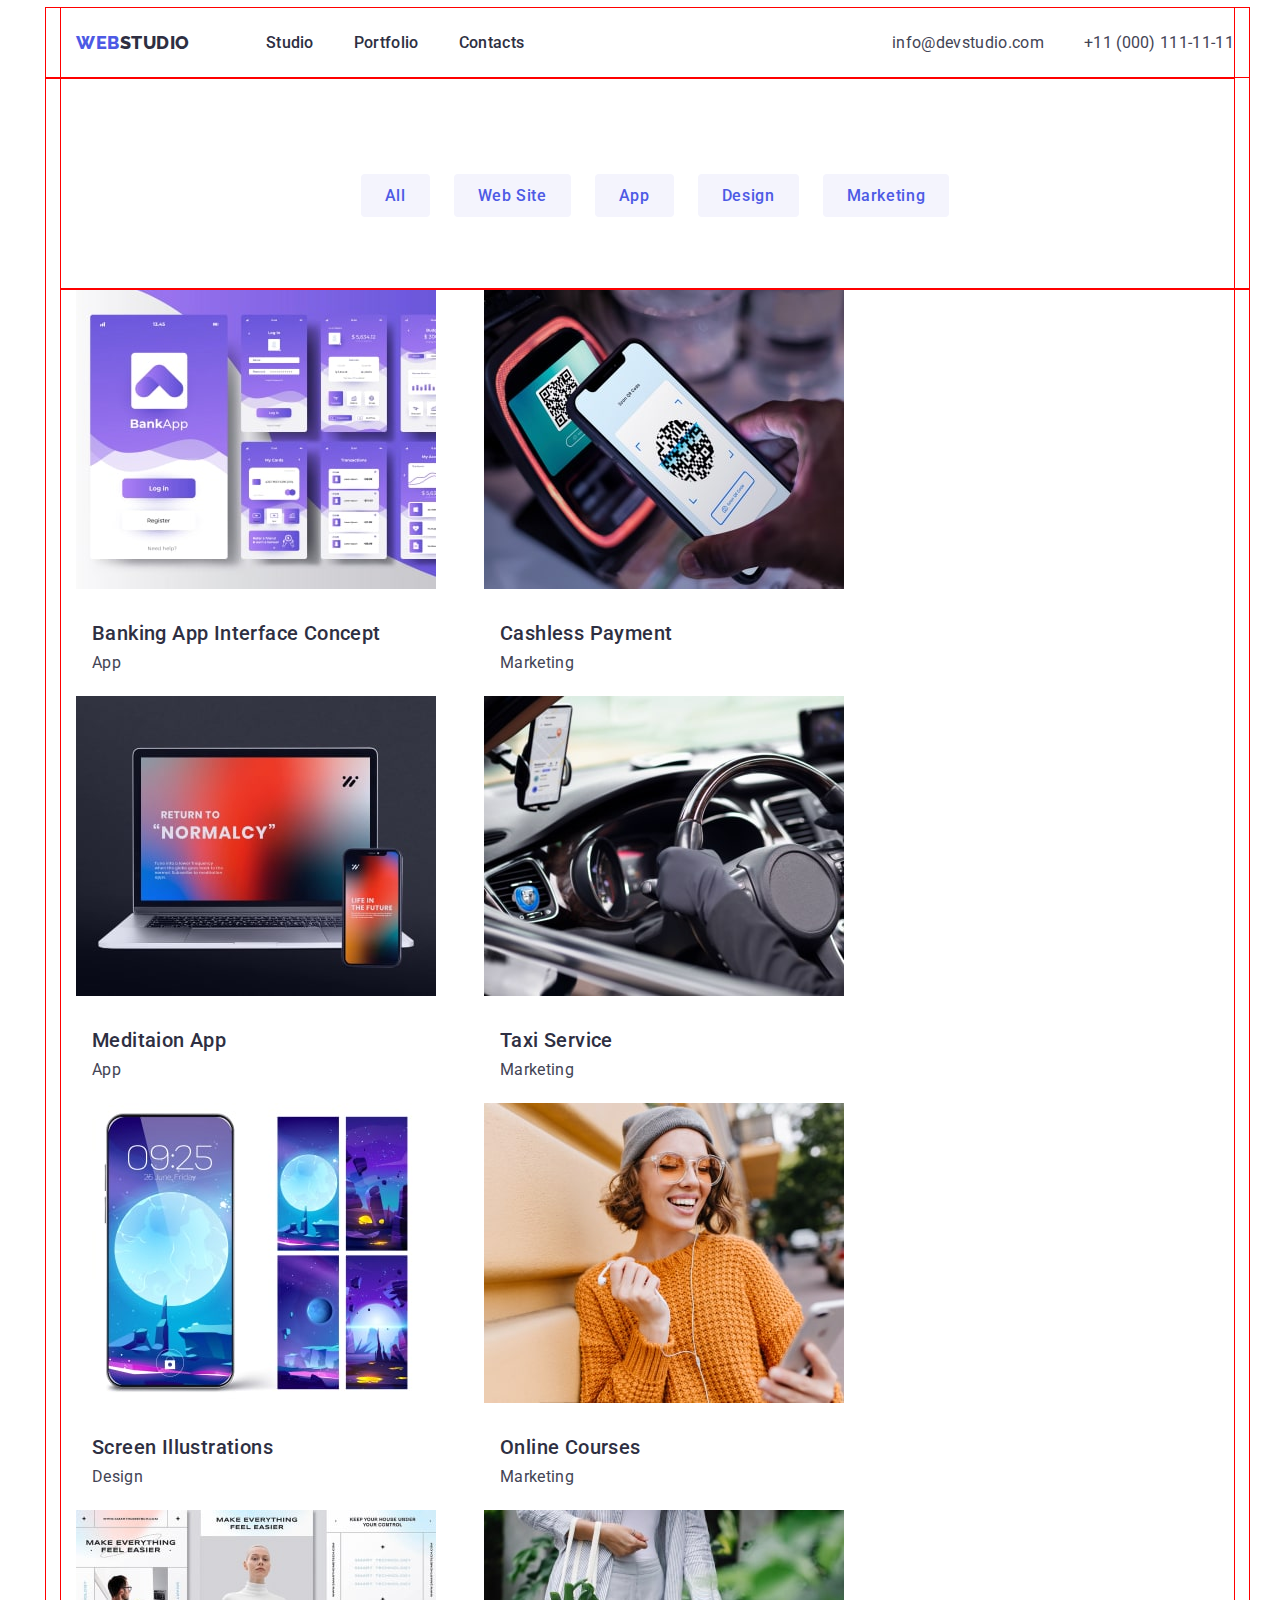
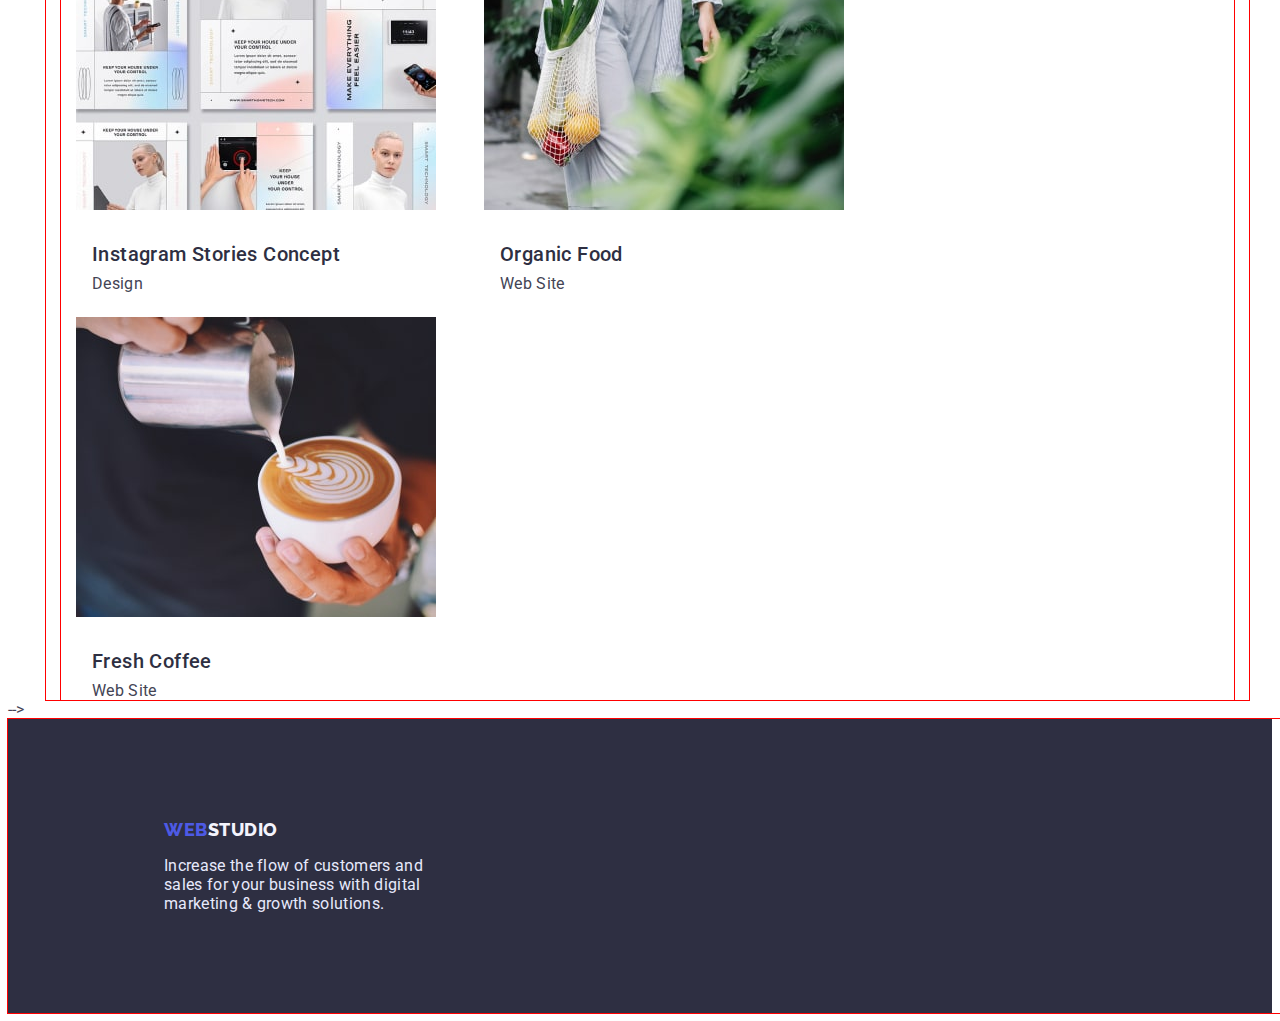
==== portfolio.html @ a6f17446 "Not finished hw3" ====
<!DOCTYPE html>
<html lang="en">
  <head>
    <meta charset="UTF-8" />
    <meta http-equiv="X-UA-Compatible" content="IE=edge" />
    <meta name="viewport" content="width=device-width, initial-scale=1.0" />
    <title>Web Studio</title>

    <link rel="preconnect" href="https://fonts.googleapis.com" />
    <link rel="preconnect" href="https://fonts.gstatic.com" crossorigin />
    <link
      href="https://fonts.googleapis.com/css2?family=Raleway:wght@800&family=Roboto:wght@400;500;700&display=swap"
      rel="stylesheet"
    />
    <link
      rel="stylesheet"
      href="https://cdnjs.cloudflare.com/ajax/libs/modern-normalize/1.1.0/modern-normalize.min.css"
      integrity="sha512-wpPYUAdjBVSE4KJnH1VR1HeZfpl1ub8YT/NKx4PuQ5NmX2tKuGu6U/JRp5y+Y8XG2tV+wKQpNHVUX03MfMFn9Q=="
      crossorigin="anonymous"
      referrerpolicy="no-referrer"
    />
    <link rel="stylesheet" href="./css/styles.css" />
  </head>
  <body>
    <header class="header container">
      <div class="header-container container">
        <nav class="header-navigation">
          <a class="logo link" href="./index.html"
            >Web<span class="logo-studio">Studio</span></a
          >
          <ul class="header-list list">
            <li class="header-item">
              <a class="header-link link" href="./index.html">Studio</a>
            </li>
            <li class="header-item">
              <a class="header-link link" href="./portfolio.html">Portfolio</a>
            </li>
            <li class="header-item">
              <a class="header-link link" href="">Contacts</a>
            </li>
          </ul>
        </nav>
        <address>
          <ul class="contact-list list">
            <li class="contact-item">
              <a class="contact-link link" href="mailto:info@devstudio.com"
                >info@devstudio.com</a
              >
            </li>
            <li class="contact-item">
              <a class="contact-link link" href="tel:+110001111111"
                >+11 (000) 111-11-11</a
              >
            </li>
          </ul>
        </address>
      </div>
    </header>
    <main>
      <!--Projects Section-->
      <section class="projects">
        <div class="container project-container">
          <h1 class="visually-hidden">Projects</h1>
          <ul class="filter list filter-container container c">
            <li class="filter-item">
              <button class="filter btn" type="button">All</button>
            </li>
            <li class="filter-item">
              <button class="filter btn" type="button">Web Site</button>
            </li>
            <li class="filter-item">
              <button class="filter btn" type="button">App</button>
            </li>
            <li class="filter-item">
              <button class="filter btn" type="button">Design</button>
            </li>
            <li class="filter-item">
              <button class="filter btn" type="button">Marketing</button>
            </li>
          </ul>
          <ul class="list project-list-container container">
            <li class="project-item">
              <a
                ><img
                  src="./images/banking-app-interface-concept.jpg"
                  alt="Banking App"
                  width="360"
                  height="300"
                />
                <div class="project-card-container">
                  <h2 class="project-card-title title">
                    Banking App Interface Concept
                  </h2>
                  <p class="project-card text">App</p>
                </div>
              </a>
            </li>
            <li class="project-item">
              <a
                ><img
                  src="./images/cashless-payment.jpg"
                  alt="Cashless Payment"
                  width="360"
                  height="300"
                />
                <div class="project-card-container">
                  <h2 class="project-card-title title">Cashless Payment</h2>
                  <p class="project-card text">Marketing</p>
                </div>
              </a>
            </li>
            <li class="project-item">
              <a
                ><img
                  src="./images/meditation-app.jpg"
                  alt="Laptop and Mobile"
                  width="360"
                  height="300"
                />
                <div class="project-card-container">
                  <h2 class="project-card-title title">Meditaion App</h2>
                  <p class="project-card text">App</p>
                </div>
              </a>
            </li>
            <li class="project-item">
              <a
                ><img
                  src="./images/taxi-service.jpg"
                  alt="Taxi Service"
                  width="360"
                  height="300"
                />
                <div class="project-card-container">
                  <h2 class="project-card-title title">Taxi Service</h2>
                  <p class="project-card text">Marketing</p>
                </div>
              </a>
            </li>
            <li class="project-item">
              <a
                ><img
                  src="./images/screen-illustrations.jpg"
                  alt="Screen Illustrations"
                  width="360"
                  height="300"
                />
                <div class="project-card-container">
                  <h2 class="project-card-title title">Screen Illustrations</h2>
                  <p class="project-card text">Design</p>
                </div>
              </a>
            </li>
            <li class="project-item">
              <a
                ><img
                  src="./images/online-courses.jpg"
                  alt="Girl in yellow"
                  width="360"
                  height="300"
                />
                <div class="project-card-container">
                  <h2 class="project-card-title title">Online Courses</h2>
                  <p class="project-card text">Marketing</p>
                </div>
              </a>
            </li>
            <li class="project-item">
              <a
                ><img
                  src="./images/instagram-stories-concept.jpg"
                  alt="Instagram stories"
                  width="360"
                  height="300"
                />
                <div class="project-card-container">
                  <h2 class="project-card-title title">
                    Instagram Stories Concept
                  </h2>
                  <p class="project-card text">Design</p>
                </div>
              </a>
            </li>
            <li class="project-item">
              <a
                ><img
                  src="./images/organic-food.jpg"
                  alt="Vegetables"
                  width="360"
                  height="300"
                />
                <div class="project-card-container">
                  <h2 class="project-card-title title">Organic Food</h2>
                  <p class="project-card text">Web Site</p>
                </div>
              </a>
            </li>
            <li class="project-item">
              <a
                ><img
                  src="./images/fresh-coffee.jpg"
                  alt="Cup of Capuccino"
                  width="360"
                  height="300"
                />
                <div class="project-card-container">
                  <h2 class="project-card-title title">Fresh Coffee</h2>
                  <p class="project-card text">Web Site</p>
                </div>
              </a>
            </li>
          </ul>
        </div>
      </section>
    </main>
    -->
    <!--Projects Section-->

    <footer class="footer">
      <div class="container footer-container">
        <a class="logo link" href="./index.html"
          >Web<span class="footer-logo-studio">Studio</span></a
        >
        <p class="footer-text text">
          Increase the flow of customers and sales for your business with
          digital marketing & growth solutions.
        </p>
      </div>
    </footer>
  </body>
</html>
---- css/styles.css ----
:root {
  --main-title-color: #ffffff;
  --secondary-title-color: #2e2f42;
  --text-color: #434455;
  --accent-color: #4d5ae5;
  --cloud-color: #f4f4fd;
  --footer-text-color: #e7e9fc;
  --focus-color: #404bbf;
  --primary-font: "Roboto", sans-serif;
  --secondary-font: "Raleway", sans-serif;
}

body {
  font-family: var(--primary-font);
  color: var(--text-color);
  background-color: var(--main-title-color);
}

h1,
h2,
h3,
h4,
p,
ul,
ol {
  margin-top: 0;
  margin-bottom: 0;
  padding-left: 0;
}
img {
  display: block;
  max-width: 100%;
  height: auto;
}

/* -------------Components__________ */

.logo,
.logo-studio,
.footer-logo-studio {
  font-family: var(--secondary-font);
  font-weight: 800;
  font-size: 18px;
  line-height: 1, 17;
  letter-spacing: 0.03em;
  text-transform: uppercase;
}

.logo {
  color: var(--accent-color);
  margin-right: 76px;
}
.logo-studio {
  color: var(--secondary-title-color);
}
.footer-logo-studio {
  color: var(--cloud-color);
}

.list {
  list-style: none;
}
.link {
  text-decoration: none;
}
address {
  font-style: normal;
  margin-left: auto;
}

.btn {
  font-family: inherit;
  font-weight: 500;
  font-size: 16px;
  line-height: 1, 5;
  letter-spacing: 0.04em;
  cursor: pointer;
}

.title {
  font-weight: 500;
  font-size: 20px;
  line-height: 1, 2;
  letter-spacing: 0.02em;
  color: var(--secondary-title-color);
}

.text {
  font-weight: 400;
  font-size: 16px;
  line-height: 1, 5;
  letter-spacing: 0.02em;
  color: var(--text-color);
}
.work-title,
.team-title {
  font-size: 36px;
  line-height: 1, 11;
  letter-spacing: 0.02em;
  text-transform: capitalize;
  color: var(--secondary-title-color);
  margin-bottom: 72px;
}
.container {
  max-width: 1158px;
  width: 100%;
  padding: 0 15px;
  margin: 0 auto;
  outline: 1px solid red;
}
/* -------------/Components__________ */
/* -----------Header--------------- */
.header {
  border-bottom: 1px solid var(--footer-text-color);
}
.header-container {
  display: flex;
  align-items: center;
  justify-content: space-between;
}
.header-navigation {
  display: flex;
  align-items: center;
  padding: 24px 0px;
}
.header-list {
  display: flex;
  align-items: center;
}
.header-link {
  font-weight: 500;
  font-size: 16px;
  line-height: 1, 5;
  letter-spacing: 0.02em;
  color: var(--secondary-title-color);
}
.header-link:hover,
.header-link:focus {
  color: var(--focus-color);
}
.header-item:not(:last-child) {
  margin-right: 40px;
}
.contact-list {
  display: flex;
  align-items: center;
}
.contact-link {
  font-weight: 400;
  font-size: 16px;
  line-height: 1, 5;
  letter-spacing: 0.02em;
  color: var(--text-color);
}
.contact-link:hover,
.contact-link:focus {
  color: var(--focus-color);
}
.contact-item:not(:last-child) {
  margin-right: 40px;
}

/* -----------/Header--------------- */

/* -----------Hero section----------------*/
.hero {
  background: var(--secondary-title-color);

  text-align: center;
  padding-top: 188px;
  padding-top: 188px;
}
.hero-title {
  font-size: 56px;
  line-height: 1.07;
  letter-spacing: 0.02em;
  color: var(--main-title-color);
  width: 496px;
  margin-left: auto;
  margin-right: auto;
  margin-bottom: 48px;
}
.hero .btn {
  color: var(--main-title-color);
  background: var(--accent-color);
  padding: 16px 32px;
  border-radius: 4px;
  margin-bottom: 188px;
}
.hero .btn:hover,
.hero .btn:focus {
  background: var(--focus-color);
}

/* -----------/Hero section----------------*/

/* -----------Features section------------ */
.visually-hidden {
  position: absolute;
  height: 1px;
  margin: -1px;
  border: 0;
  padding: 0;
  white-space: nowrap;
  clip-path: inset(100%);
  clip: rect(0 0 0 0);
  overflow: hidden;
  width: 1px;
}
.features {
  padding-top: 120px;
  padding-bottom: 120px;
}
.feature-list {
  display: flex;
  gap: 24px;
}
.feature-item {
  flex-basis: calc((100%-72px) / 4);
}
.feature-title,
.team-card-title,
.project-card-title {
  margin-bottom: 8px;
}
/* -----------/Features section------------ */
/* -----------Work section------------ */
.work {
  padding-bottom: 120px;
}
.work-list {
  display: flex;
  gap: 24px;
}
.work-item {
  flex-basis: calc((100%-48px) / 3);
}
.work-title {
  text-align: center;
}
/* -----------/Work section------------ */

/* ---------------Team section ---------------*/
.team {
  background-color: var(--cloud-color);
}
.team-list {
  display: flex;
  gap: 24px;
}
.team-item {
  box-shadow: 0px 1px 6px rgba(46, 47, 66, 0.08),
    0px 1px 1px rgba(46, 47, 66, 0.16), 0px 2px 1px rgba(46, 47, 66, 0.08);
  border-radius: 0px 0px 4px 4px;
  background-color: var(--main-title-color);
  flex-basis: calc((100%-72px) / 4);
}
.team-title {
  text-align: center;
}
.team-container {
  padding-top: 120px;
  padding-bottom: 120px;
}
.team-card-container {
  padding: 32px 16px;
  text-align: center;
}

/* ---------------/Team section ---------------*/

/* ---------------Projects section-------------- */
.filter .btn {
  color: var(--accent-color);
  background: var(--cloud-color);
  padding: 12px 24px;
  border-color: var(--footer-text-color);
  border-radius: 4px;
  border: 1px;
}
.filter .btn:hover,
.filter .btn:focus {
  color: var(--main-title-color);
  background: var(--focus-color);
}
.filter-container {
  display: flex;
  align-items: center;
  justify-content: center;
  padding-top: 96px;
  padding-bottom: 72px;
  gap: 24px;
}
.filter-list {
  display: flex;
  align-items: center;
  justify-content: center;
  padding-top: 96px;
  padding-bottom: 72px;
  gap: 24px;
}
.project-item {
  font-weight: 500;
  font-size: 16px;
  line-height: 1, 5;
  letter-spacing: 0.04em;
  color: var(--secondary-title-color);
  flex-basis: calc((100%-48px) / 3);
}
.project-list-container {
  display: flex;
  flex-wrap: wrap;
  align-items: center;
  /* padding-top: 72px;
  padding-bottom: 120px;
  padding-left: 0px; */
  row-gap: 24px;
  column-gap: 48px;
}
.project-card-container {
  padding-top: 32px;
  padding-left: 16px;
  border-right: 1px;
  border-bottom: 5px;
  border-left: 1px;
  border-color: var(--footer-text-color);
}
/* ---------------/Projects section-------------- */

/* -----------------Footer--------------------- */
.footer {
  background-color: var(--secondary-title-color);
}
.footer-text {
  color: var(--footer-text-color);
  margin-top: 16px;
  width: 264px;
}
.footer-container {
  padding: 100px 0px 100px 156px;
}
/* -----------------/Footer--------------------- */
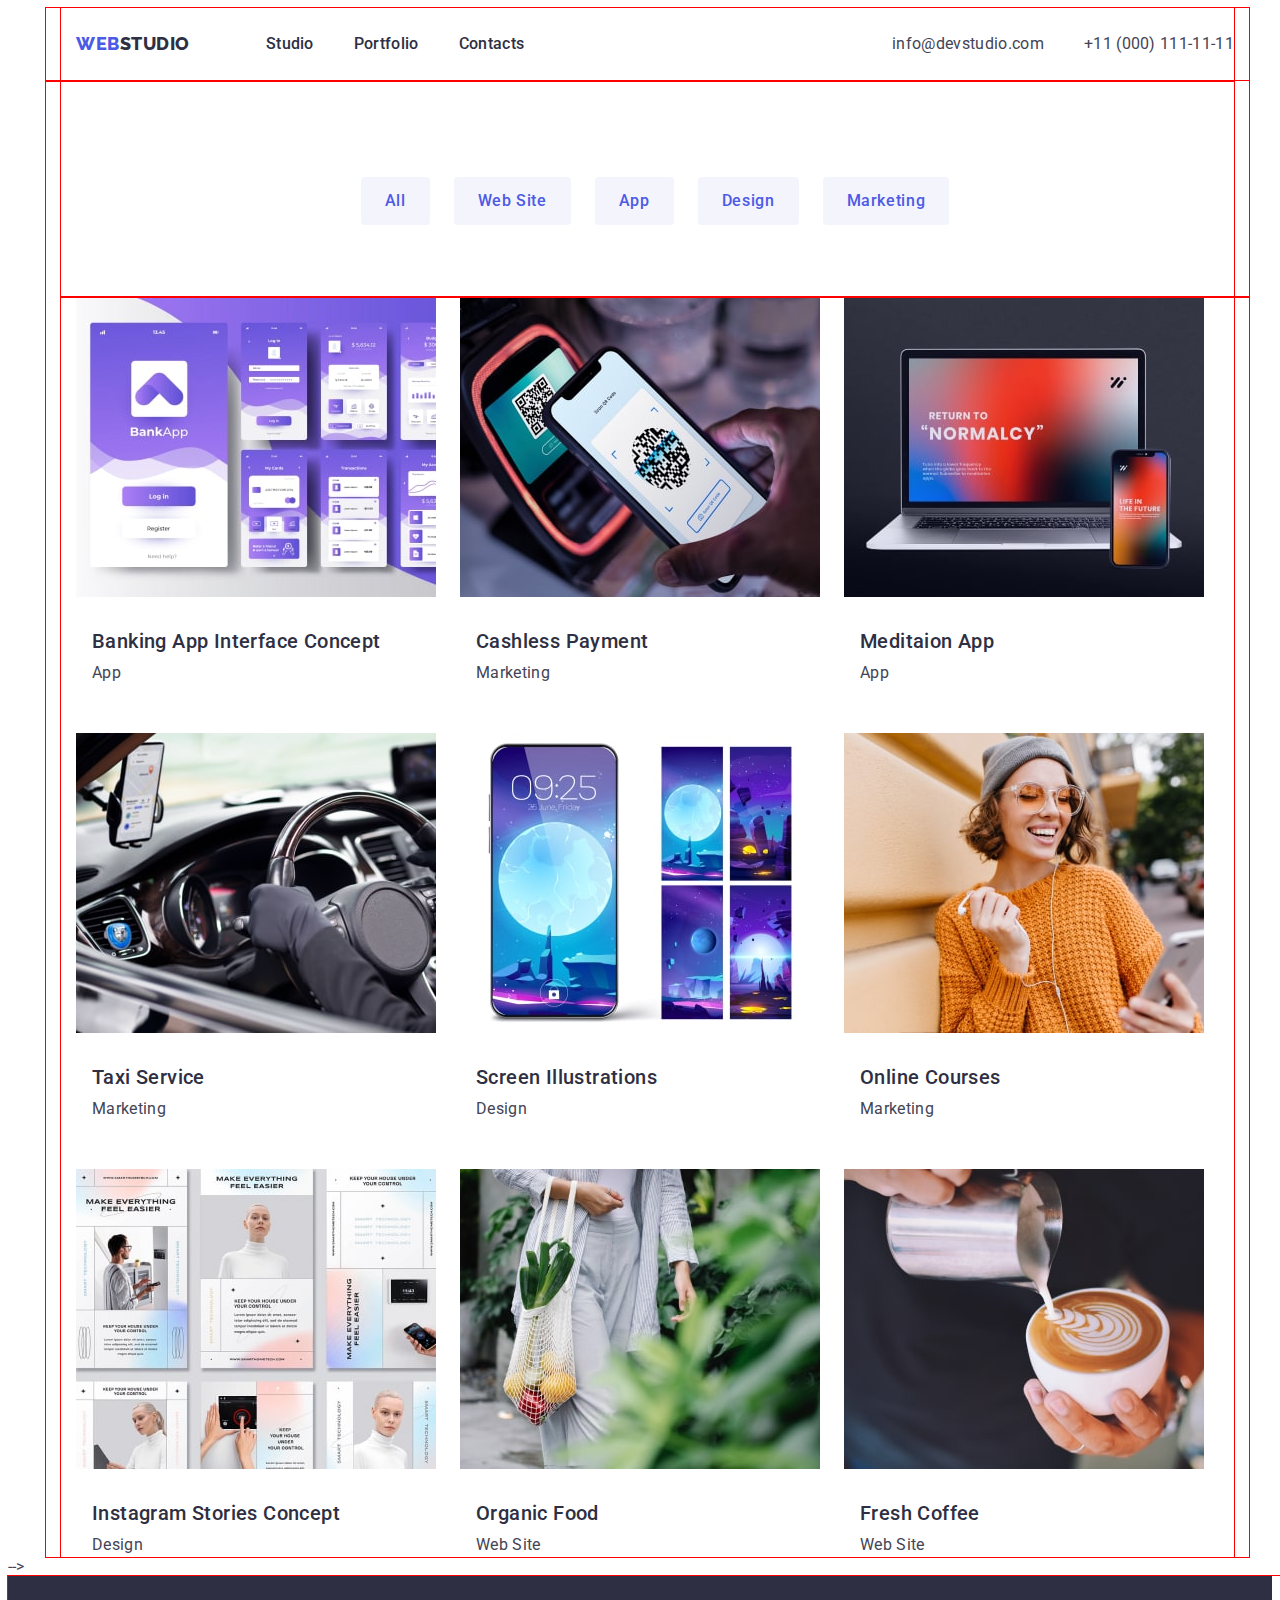
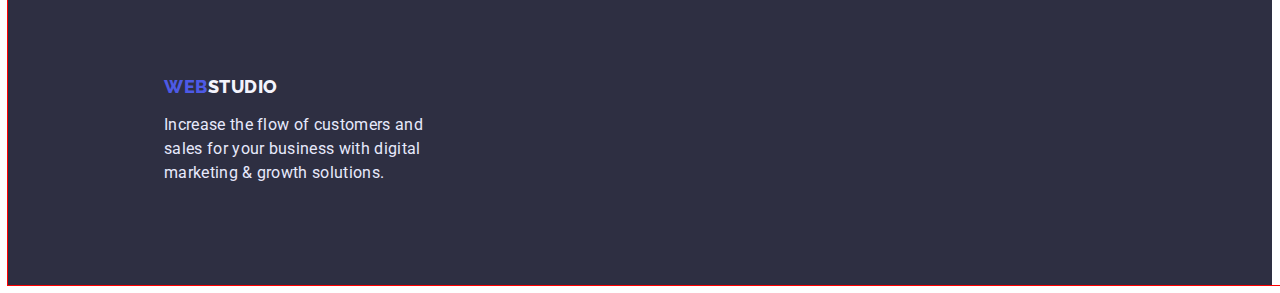
==== commit cc13223b: "plus" ====
--- a/portfolio.html
+++ b/portfolio.html
@@ -60,157 +60,157 @@
       <!--Projects Section-->
       <section class="projects">
         <div class="container project-container">
-          <h1 class="visually-hidden">Projects</h1>
-          <ul class="filter list filter-container container c">
-            <li class="filter-item">
-              <button class="filter btn" type="button">All</button>
-            </li>
-            <li class="filter-item">
-              <button class="filter btn" type="button">Web Site</button>
-            </li>
-            <li class="filter-item">
-              <button class="filter btn" type="button">App</button>
-            </li>
-            <li class="filter-item">
-              <button class="filter btn" type="button">Design</button>
-            </li>
-            <li class="filter-item">
-              <button class="filter btn" type="button">Marketing</button>
-            </li>
-          </ul>
-          <ul class="list project-list-container container">
-            <li class="project-item">
-              <a
-                ><img
-                  src="./images/banking-app-interface-concept.jpg"
-                  alt="Banking App"
-                  width="360"
-                  height="300"
-                />
-                <div class="project-card-container">
-                  <h2 class="project-card-title title">
-                    Banking App Interface Concept
-                  </h2>
-                  <p class="project-card text">App</p>
-                </div>
-              </a>
-            </li>
-            <li class="project-item">
-              <a
-                ><img
-                  src="./images/cashless-payment.jpg"
-                  alt="Cashless Payment"
-                  width="360"
-                  height="300"
-                />
-                <div class="project-card-container">
-                  <h2 class="project-card-title title">Cashless Payment</h2>
-                  <p class="project-card text">Marketing</p>
-                </div>
-              </a>
-            </li>
-            <li class="project-item">
-              <a
-                ><img
-                  src="./images/meditation-app.jpg"
-                  alt="Laptop and Mobile"
-                  width="360"
-                  height="300"
-                />
-                <div class="project-card-container">
-                  <h2 class="project-card-title title">Meditaion App</h2>
-                  <p class="project-card text">App</p>
-                </div>
-              </a>
-            </li>
-            <li class="project-item">
-              <a
-                ><img
-                  src="./images/taxi-service.jpg"
-                  alt="Taxi Service"
-                  width="360"
-                  height="300"
-                />
-                <div class="project-card-container">
-                  <h2 class="project-card-title title">Taxi Service</h2>
-                  <p class="project-card text">Marketing</p>
-                </div>
-              </a>
-            </li>
-            <li class="project-item">
-              <a
-                ><img
-                  src="./images/screen-illustrations.jpg"
-                  alt="Screen Illustrations"
-                  width="360"
-                  height="300"
-                />
-                <div class="project-card-container">
-                  <h2 class="project-card-title title">Screen Illustrations</h2>
-                  <p class="project-card text">Design</p>
-                </div>
-              </a>
-            </li>
-            <li class="project-item">
-              <a
-                ><img
-                  src="./images/online-courses.jpg"
-                  alt="Girl in yellow"
-                  width="360"
-                  height="300"
-                />
-                <div class="project-card-container">
-                  <h2 class="project-card-title title">Online Courses</h2>
-                  <p class="project-card text">Marketing</p>
-                </div>
-              </a>
-            </li>
-            <li class="project-item">
-              <a
-                ><img
-                  src="./images/instagram-stories-concept.jpg"
-                  alt="Instagram stories"
-                  width="360"
-                  height="300"
-                />
-                <div class="project-card-container">
-                  <h2 class="project-card-title title">
-                    Instagram Stories Concept
-                  </h2>
-                  <p class="project-card text">Design</p>
-                </div>
-              </a>
-            </li>
-            <li class="project-item">
-              <a
-                ><img
-                  src="./images/organic-food.jpg"
-                  alt="Vegetables"
-                  width="360"
-                  height="300"
-                />
-                <div class="project-card-container">
-                  <h2 class="project-card-title title">Organic Food</h2>
-                  <p class="project-card text">Web Site</p>
-                </div>
-              </a>
-            </li>
-            <li class="project-item">
-              <a
-                ><img
-                  src="./images/fresh-coffee.jpg"
-                  alt="Cup of Capuccino"
-                  width="360"
-                  height="300"
-                />
-                <div class="project-card-container">
-                  <h2 class="project-card-title title">Fresh Coffee</h2>
-                  <p class="project-card text">Web Site</p>
-                </div>
-              </a>
-            </li>
-          </ul>
-        </div>
+        <h1 class="visually-hidden">Projects</h1>
+        <ul class="filter list filter-container container c">
+          <li class="filter-item">
+            <button class="filter btn" type="button">All</button>
+          </li>
+          <li class="filter-item">
+            <button class="filter btn" type="button">Web Site</button>
+          </li>
+          <li class="filter-item">
+            <button class="filter btn" type="button">App</button>
+          </li>
+          <li class="filter-item">
+            <button class="filter btn" type="button">Design</button>
+          </li>
+          <li class="filter-item">
+            <button class="filter btn" type="button">Marketing</button>
+          </li>
+        </ul>
+        <ul class="list project-list-container container">
+          <li class="project-item">
+            <a
+              ><img
+                src="./images/banking-app-interface-concept.jpg"
+                alt="Banking App"
+                width="360"
+                
+              />
+              <div class="project-card-container">
+                <h2 class="project-card-title title">
+                  Banking App Interface Concept
+                </h2>
+                <p class="project-card text">App</p>
+              </div>
+            </a>
+          </li>
+          <li class="project-item">
+            <a
+              ><img
+                src="./images/cashless-payment.jpg"
+                alt="Cashless Payment"
+                width="360"
+                
+              />
+              <div class="project-card-container">
+                <h2 class="project-card-title title">Cashless Payment</h2>
+                <p class="project-card text">Marketing</p>
+              </div>
+            </a>
+          </li>
+          <li class="project-item">
+            <a
+              ><img
+                src="./images/meditation-app.jpg"
+                alt="Laptop and Mobile"
+                width="360"
+                
+              />
+              <div class="project-card-container">
+                <h2 class="project-card-title title">Meditaion App</h2>
+                <p class="project-card text">App</p>
+              </div>
+            </a>
+          </li>
+          <li class="project-item">
+            <a
+              ><img
+                src="./images/taxi-service.jpg"
+                alt="Taxi Service"
+                width="360"
+                
+              />
+              <div class="project-card-container">
+                <h2 class="project-card-title title">Taxi Service</h2>
+                <p class="project-card text">Marketing</p>
+              </div>
+            </a>
+          </li>
+          <li class="project-item">
+            <a
+              ><img
+                src="./images/screen-illustrations.jpg"
+                alt="Screen Illustrations"
+                width="360"
+               
+              />
+              <div class="project-card-container">
+                <h2 class="project-card-title title">Screen Illustrations</h2>
+                <p class="project-card text">Design</p>
+              </div>
+            </a>
+          </li>
+          <li class="project-item">
+            <a
+              ><img
+                src="./images/online-courses.jpg"
+                alt="Girl in yellow"
+                width="360"
+               
+              />
+              <div class="project-card-container">
+                <h2 class="project-card-title title">Online Courses</h2>
+                <p class="project-card text">Marketing</p>
+              </div>
+            </a>
+          </li>
+          <li class="project-item">
+            <a
+              ><img
+                src="./images/instagram-stories-concept.jpg"
+                alt="Instagram stories"
+                width="360"
+               
+              />
+              <div class="project-card-container">
+                <h2 class="project-card-title title">
+                  Instagram Stories Concept
+                </h2>
+                <p class="project-card text">Design</p>
+              </div>
+            </a>
+          </li>
+          <li class="project-item">
+            <a
+              ><img
+                src="./images/organic-food.jpg"
+                alt="Vegetables"
+                width="360"
+                
+              />
+              <div class="project-card-container">
+                <h2 class="project-card-title title">Organic Food</h2>
+                <p class="project-card text">Web Site</p>
+              </div>
+            </a>
+          </li>
+          <li class="project-item">
+            <a
+              ><img
+                src="./images/fresh-coffee.jpg"
+                alt="Cup of Capuccino"
+                width="360"
+               
+              />
+              <div class="project-card-container">
+                <h2 class="project-card-title title">Fresh Coffee</h2>
+                <p class="project-card text">Web Site</p>
+              </div>
+            </a>
+          </li>
+        </ul>
+        <!-- </div> -->
       </section>
     </main>
     -->
--- a/css/styles.css
+++ b/css/styles.css
@@ -21,11 +21,9 @@
 h3,
 h4,
 p,
-ul,
-ol {
-  margin-top: 0;
-  margin-bottom: 0;
-  padding-left: 0;
+ul {
+  margin: 0;
+  padding: 0;
 }
 img {
   display: block;
@@ -41,7 +39,7 @@
   font-family: var(--secondary-font);
   font-weight: 800;
   font-size: 18px;
-  line-height: 1, 17;
+  line-height: 1.17;
   letter-spacing: 0.03em;
   text-transform: uppercase;
 }
@@ -72,7 +70,7 @@
   font-family: inherit;
   font-weight: 500;
   font-size: 16px;
-  line-height: 1, 5;
+  line-height: 1.5;
   letter-spacing: 0.04em;
   cursor: pointer;
 }
@@ -80,7 +78,7 @@
 .title {
   font-weight: 500;
   font-size: 20px;
-  line-height: 1, 2;
+  line-height: 1.2;
   letter-spacing: 0.02em;
   color: var(--secondary-title-color);
 }
@@ -88,23 +86,23 @@
 .text {
   font-weight: 400;
   font-size: 16px;
-  line-height: 1, 5;
+  line-height: 1.5;
   letter-spacing: 0.02em;
   color: var(--text-color);
 }
 .work-title,
 .team-title {
   font-size: 36px;
-  line-height: 1, 11;
+  line-height: 1.11;
   letter-spacing: 0.02em;
   text-transform: capitalize;
   color: var(--secondary-title-color);
   margin-bottom: 72px;
 }
 .container {
-  max-width: 1158px;
-  width: 100%;
-  padding: 0 15px;
+  width: 1158px;
+  padding-left: 15px;
+  padding-right: 15px;
   margin: 0 auto;
   outline: 1px solid red;
 }
@@ -130,7 +128,7 @@
 .header-link {
   font-weight: 500;
   font-size: 16px;
-  line-height: 1, 5;
+  line-height: 1.5;
   letter-spacing: 0.02em;
   color: var(--secondary-title-color);
 }
@@ -148,7 +146,7 @@
 .contact-link {
   font-weight: 400;
   font-size: 16px;
-  line-height: 1, 5;
+  line-height: 1.5;
   letter-spacing: 0.02em;
   color: var(--text-color);
 }
@@ -302,10 +300,10 @@
 .project-item {
   font-weight: 500;
   font-size: 16px;
-  line-height: 1, 5;
+  line-height: 1.5;
   letter-spacing: 0.04em;
   color: var(--secondary-title-color);
-  flex-basis: calc((100%-48px) / 3);
+  /* flex-basis: calc((100%-48px) / 3); */
 }
 .project-list-container {
   display: flex;
@@ -314,8 +312,8 @@
   /* padding-top: 72px;
   padding-bottom: 120px;
   padding-left: 0px; */
-  row-gap: 24px;
-  column-gap: 48px;
+  row-gap: 48px;
+  column-gap: 24px;
 }
 .project-card-container {
   padding-top: 32px;
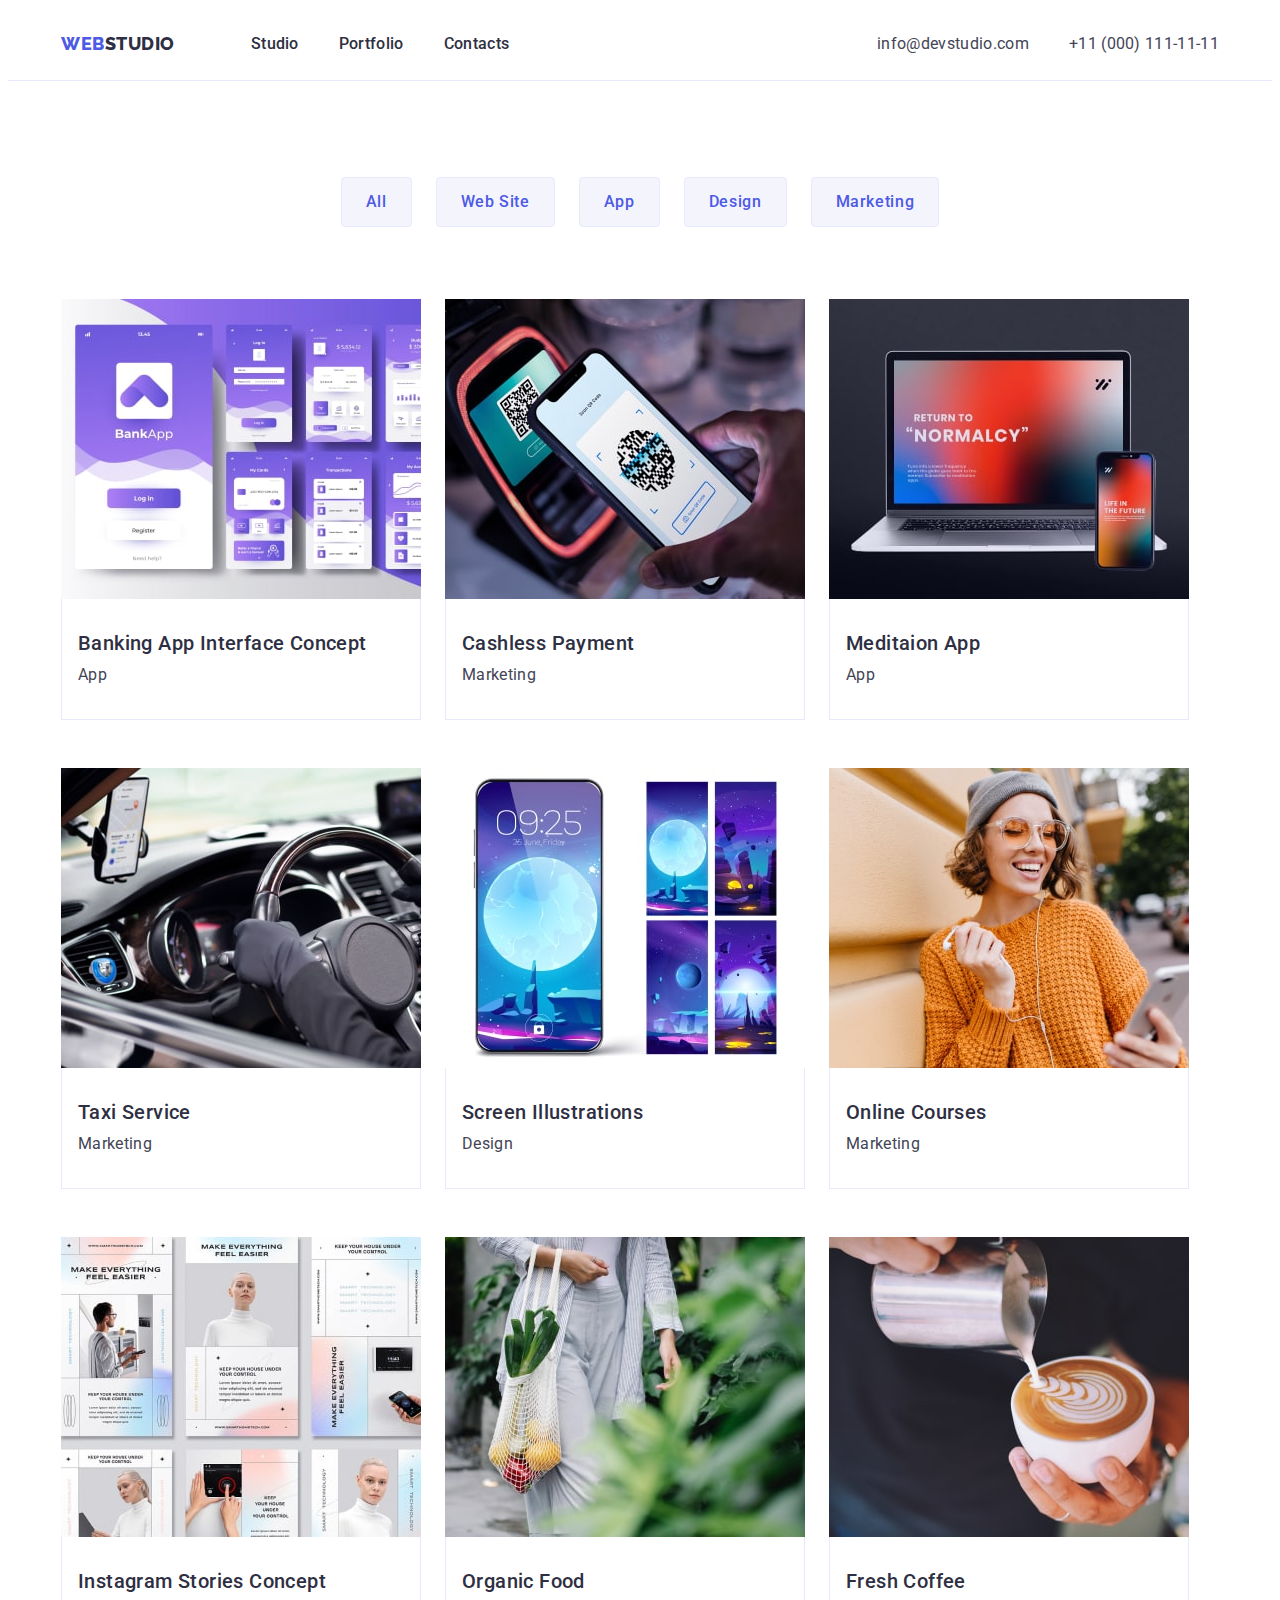
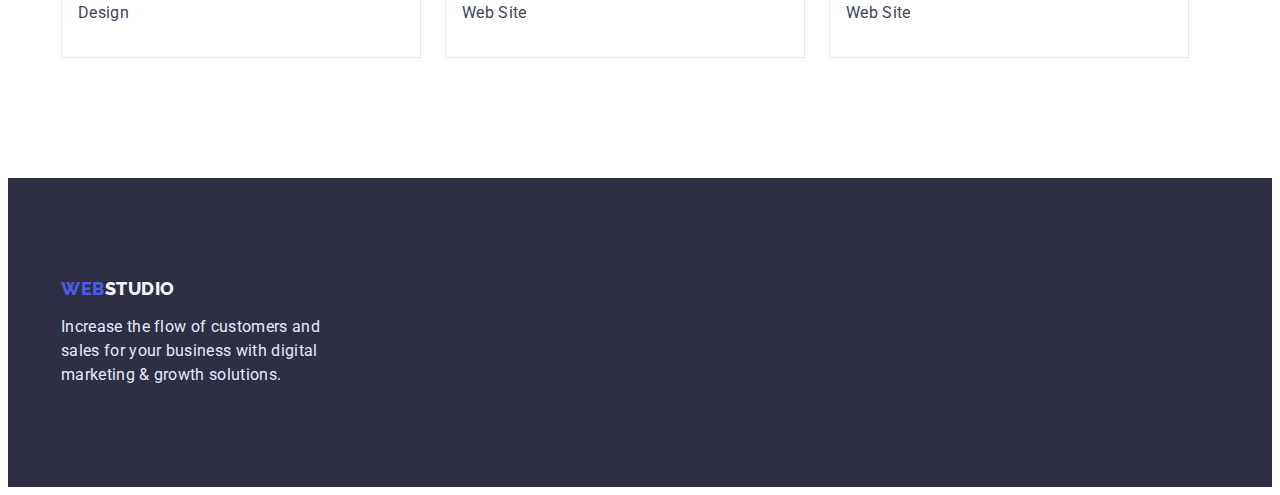
==== commit 52cb9584: "Finished hw3" ====
--- a/portfolio.html
+++ b/portfolio.html
@@ -22,7 +22,7 @@
     <link rel="stylesheet" href="./css/styles.css" />
   </head>
   <body>
-    <header class="header container">
+    <header class="header">
       <div class="header-container container">
         <nav class="header-navigation">
           <a class="logo link" href="./index.html"
@@ -61,7 +61,7 @@
       <section class="projects">
         <div class="container project-container">
         <h1 class="visually-hidden">Projects</h1>
-        <ul class="filter list filter-container container c">
+        <ul class="filter list filter-container">
           <li class="filter-item">
             <button class="filter btn" type="button">All</button>
           </li>
@@ -78,7 +78,7 @@
             <button class="filter btn" type="button">Marketing</button>
           </li>
         </ul>
-        <ul class="list project-list-container container">
+        <ul class="list project-list-container">
           <li class="project-item">
             <a
               ><img
@@ -213,11 +213,11 @@
         <!-- </div> -->
       </section>
     </main>
-    -->
+
     <!--Projects Section-->
 
     <footer class="footer">
-      <div class="container footer-container">
+      <div class="container">
         <a class="logo link" href="./index.html"
           >Web<span class="footer-logo-studio">Studio</span></a
         >
--- a/css/styles.css
+++ b/css/styles.css
@@ -73,6 +73,7 @@
   line-height: 1.5;
   letter-spacing: 0.04em;
   cursor: pointer;
+  border: none;
 }
 
 .title {
@@ -104,7 +105,6 @@
   padding-left: 15px;
   padding-right: 15px;
   margin: 0 auto;
-  outline: 1px solid red;
 }
 /* -------------/Components__________ */
 /* -----------Header--------------- */
@@ -163,10 +163,8 @@
 /* -----------Hero section----------------*/
 .hero {
   background: var(--secondary-title-color);
-
   text-align: center;
-  padding-top: 188px;
-  padding-top: 188px;
+  padding: 188px 0;
 }
 .hero-title {
   font-size: 56px;
@@ -183,7 +181,6 @@
   background: var(--accent-color);
   padding: 16px 32px;
   border-radius: 4px;
-  margin-bottom: 188px;
 }
 .hero .btn:hover,
 .hero .btn:focus {
@@ -241,6 +238,7 @@
 /* ---------------Team section ---------------*/
 .team {
   background-color: var(--cloud-color);
+  padding: 120px 0;
 }
 .team-list {
   display: flex;
@@ -256,10 +254,7 @@
 .team-title {
   text-align: center;
 }
-.team-container {
-  padding-top: 120px;
-  padding-bottom: 120px;
-}
+
 .team-card-container {
   padding: 32px 16px;
   text-align: center;
@@ -272,29 +267,20 @@
   color: var(--accent-color);
   background: var(--cloud-color);
   padding: 12px 24px;
-  border-color: var(--footer-text-color);
   border-radius: 4px;
-  border: 1px;
+  border: 1px solid var(--footer-text-color);
 }
 .filter .btn:hover,
 .filter .btn:focus {
   color: var(--main-title-color);
   background: var(--focus-color);
 }
-.filter-container {
+
+.filter.list {
   display: flex;
   align-items: center;
   justify-content: center;
-  padding-top: 96px;
-  padding-bottom: 72px;
-  gap: 24px;
-}
-.filter-list {
-  display: flex;
-  align-items: center;
-  justify-content: center;
-  padding-top: 96px;
-  padding-bottom: 72px;
+  margin-bottom: 72px;
   gap: 24px;
 }
 .project-item {
@@ -305,6 +291,11 @@
   color: var(--secondary-title-color);
   /* flex-basis: calc((100%-48px) / 3); */
 }
+.projects {
+  padding-top: 96px;
+  padding-bottom: 120px;
+}
+
 .project-list-container {
   display: flex;
   flex-wrap: wrap;
@@ -317,24 +308,22 @@
 }
 .project-card-container {
   padding-top: 32px;
+  padding-bottom: 32px;
   padding-left: 16px;
-  border-right: 1px;
-  border-bottom: 5px;
-  border-left: 1px;
-  border-color: var(--footer-text-color);
+  border: 1px solid var(--footer-text-color);
+  border-top: none;
 }
 /* ---------------/Projects section-------------- */
 
 /* -----------------Footer--------------------- */
 .footer {
   background-color: var(--secondary-title-color);
+  padding: 100px 0;
 }
 .footer-text {
   color: var(--footer-text-color);
   margin-top: 16px;
   width: 264px;
 }
-.footer-container {
-  padding: 100px 0px 100px 156px;
-}
+
 /* -----------------/Footer--------------------- */
